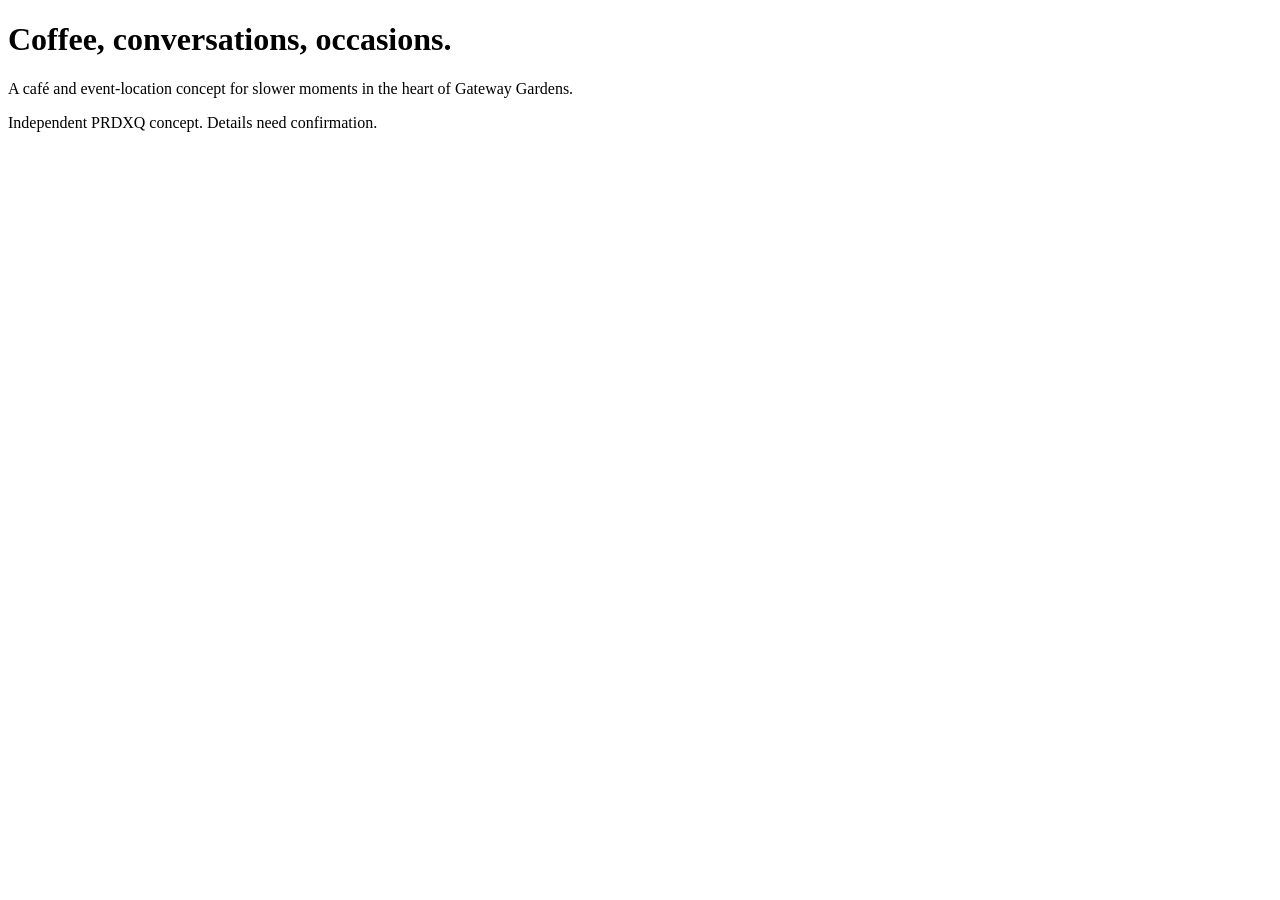
==== index.html @ 42b771c4 "Initialize Lindbergh's Café concept" ====
<!doctype html><html><head><meta charset="utf-8"><title>Lindbergh’s Café — concept</title></head><body><h1>Coffee, conversations, occasions.</h1><p>A café and event-location concept for slower moments in the heart of Gateway Gardens.</p><p>Independent PRDXQ concept. Details need confirmation.</p></body></html>
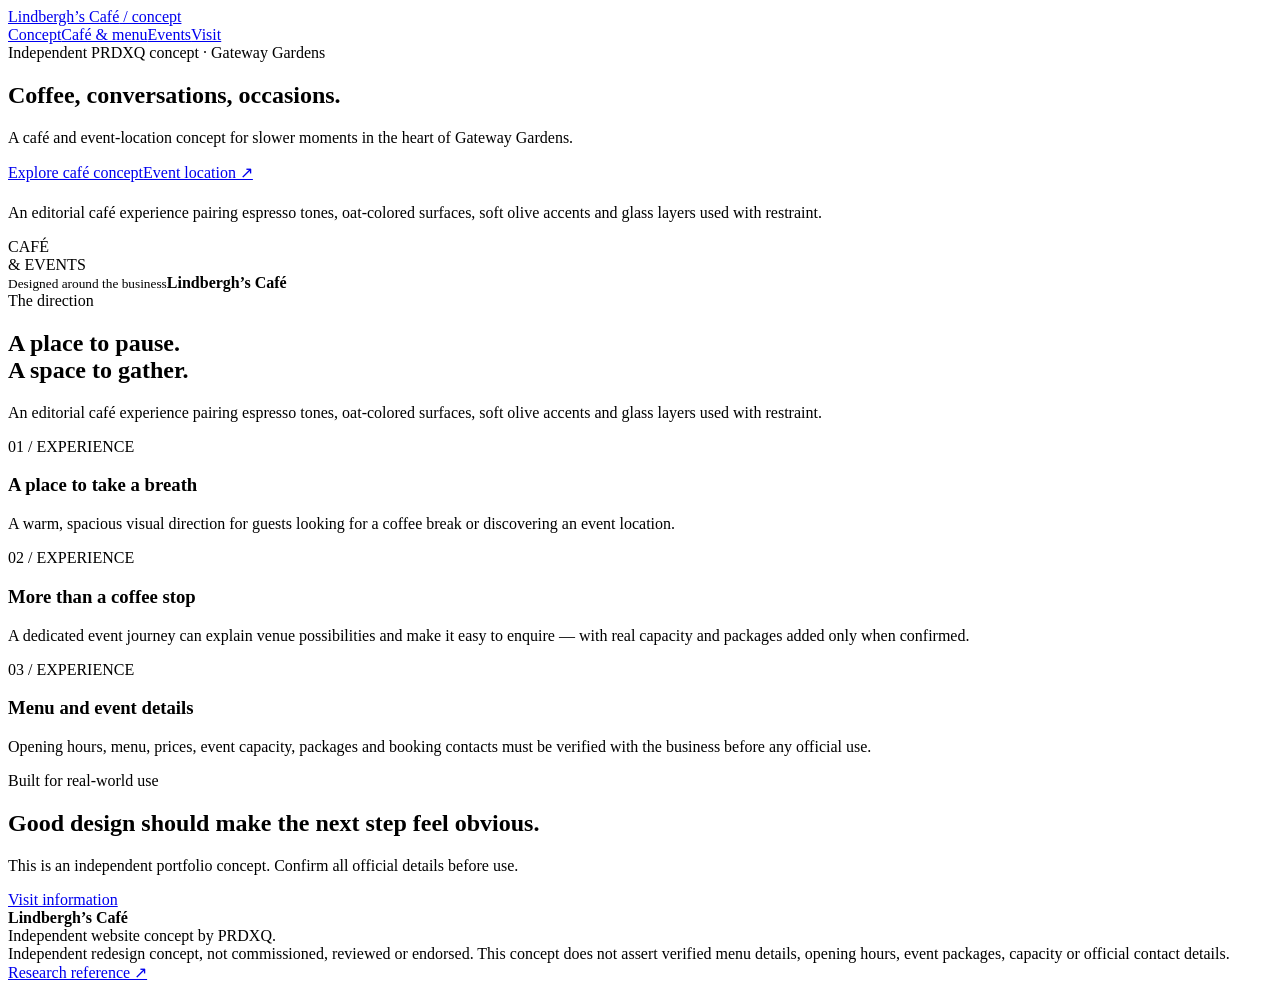
==== commit c3fd63cb: "Build Lindbergh's Café multi-page concept homepage" ====
--- a/index.html
+++ b/index.html
@@ -1 +1 @@
-<!doctype html><html><head><meta charset="utf-8"><title>Lindbergh’s Café — concept</title></head><body><h1>Coffee, conversations, occasions.</h1><p>A café and event-location concept for slower moments in the heart of Gateway Gardens.</p><p>Independent PRDXQ concept. Details need confirmation.</p></body></html>+<!doctype html><html lang="en"><head><meta charset="utf-8"><meta name="viewport" content="width=device-width, initial-scale=1"><meta name="description" content="A café and event-location concept for slower moments in the heart of Gateway Gardens."><meta name="theme-color" content="#b37b52"><title>Lindbergh’s Café · Concept · Lindbergh’s Café | PRDXQ Concept</title><link rel="stylesheet" href="assets/styles.css"></head><body><header class="bar"><a class="brand" href="index.html">Lindbergh’s Café<span style="color:var(--accent)"> / concept</span></a><nav class="nav" aria-label="Main navigation"><a href="index.html" aria-current="page">Concept</a><a href="cafe.html" >Café &amp; menu</a><a href="events.html" >Events</a><a href="visit.html" >Visit</a></nav></header><main><section class="hero wrap"><div><span class="eyebrow">Independent PRDXQ concept · Gateway Gardens</span><h1>Coffee, conversations, occasions.</h1><p class="lead">A café and event-location concept for slower moments in the heart of Gateway Gardens.</p><div class="actions"><a class="btn" href="cafe.html">Explore café concept</a><a class="btn alt" href="events.html">Event location ↗</a></div><p class="section-intro" style="margin-top:22px">An editorial café experience pairing espresso tones, oat-colored surfaces, soft olive accents and glass layers used with restraint.</p></div><div class="visual" aria-label="Abstract concept artwork"><div class="orbit"></div><div class="orbit two"></div><div class="visual-word">CAFÉ<br>& EVENTS</div><div class="orb"></div><div class="stamp"><small>Designed around the business</small><strong>Lindbergh’s Café</strong></div></div></section><section class="section wrap"><div class="section-head"><div><span class="eyebrow">The direction</span><h2>A place to pause.<br>A space to gather.</h2></div><p class="section-intro">An editorial café experience pairing espresso tones, oat-colored surfaces, soft olive accents and glass layers used with restraint.</p></div><div class="cards"><article class="card"><span class="num">01 / EXPERIENCE</span><h3>A place to take a breath</h3><p>A warm, spacious visual direction for guests looking for a coffee break or discovering an event location.</p></article><article class="card"><span class="num">02 / EXPERIENCE</span><h3>More than a coffee stop</h3><p>A dedicated event journey can explain venue possibilities and make it easy to enquire — with real capacity and packages added only when confirmed.</p></article><article class="card"><span class="num">03 / EXPERIENCE</span><h3>Menu and event details</h3><p>Opening hours, menu, prices, event capacity, packages and booking contacts must be verified with the business before any official use.</p></article></div></section><section class="wrap section"><div class="banner"><div><span class="eyebrow" style="color:var(--secondary)">Built for real-world use</span><h2>Good design should make the next step feel obvious.</h2><p>This is an independent portfolio concept. Confirm all official details before use.</p></div><div><a class="btn" href="visit.html">Visit information</a></div></div></section></main><footer class="wrap footer"><div><strong>Lindbergh’s Café</strong><br>Independent website concept by PRDXQ.</div><div>Independent redesign concept, not commissioned, reviewed or endorsed. This concept does not assert verified menu details, opening hours, event packages, capacity or official contact details.<br><a href="https://www.gateway-gardens.de/de/leben/" target="_blank" rel="noreferrer">Research reference ↗</a></div></footer></body></html>
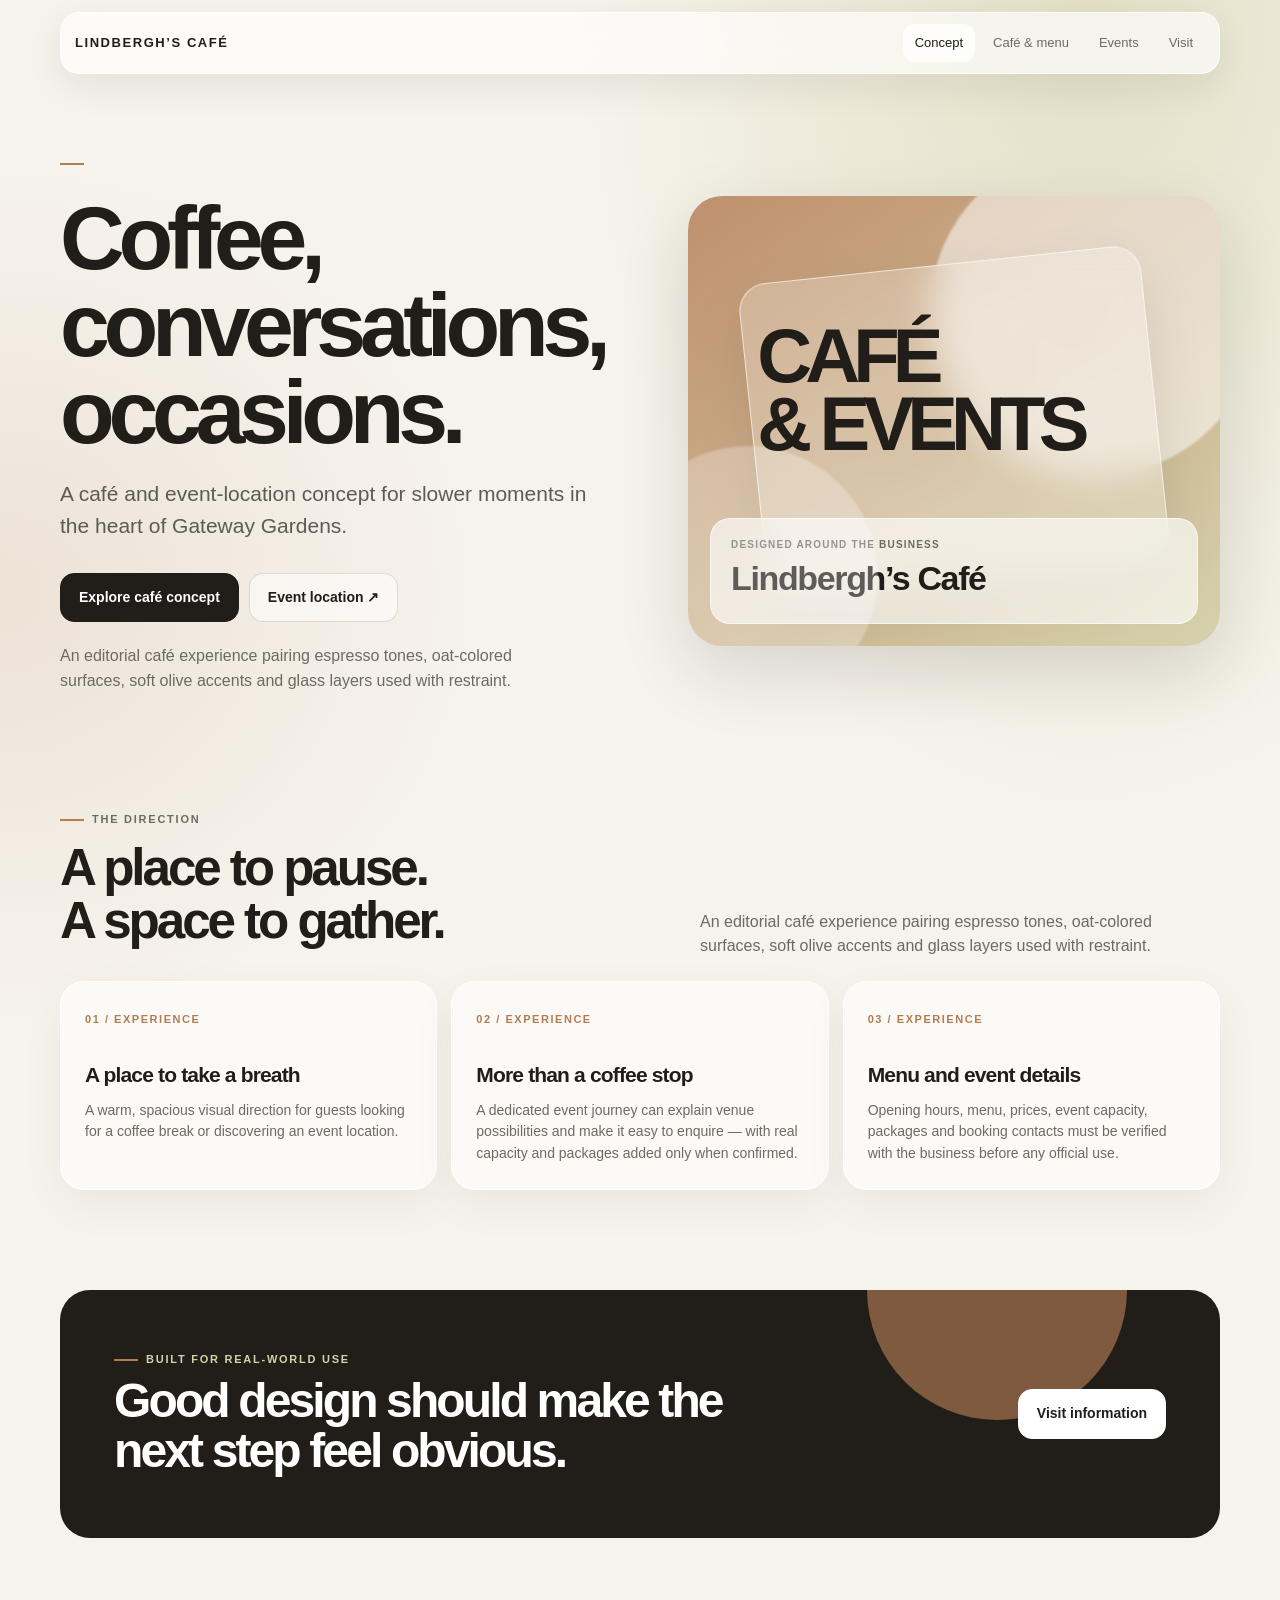
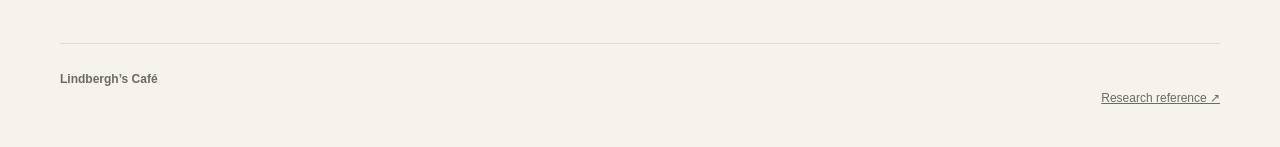
==== commit 7344efcc: "Remove visible concept labels for client presentation" ====
--- a/index.html
+++ b/index.html
@@ -1 +1 @@
-<!doctype html><html lang="en"><head><meta charset="utf-8"><meta name="viewport" content="width=device-width, initial-scale=1"><meta name="description" content="A café and event-location concept for slower moments in the heart of Gateway Gardens."><meta name="theme-color" content="#b37b52"><title>Lindbergh’s Café · Concept · Lindbergh’s Café | PRDXQ Concept</title><link rel="stylesheet" href="assets/styles.css"></head><body><header class="bar"><a class="brand" href="index.html">Lindbergh’s Café<span style="color:var(--accent)"> / concept</span></a><nav class="nav" aria-label="Main navigation"><a href="index.html" aria-current="page">Concept</a><a href="cafe.html" >Café &amp; menu</a><a href="events.html" >Events</a><a href="visit.html" >Visit</a></nav></header><main><section class="hero wrap"><div><span class="eyebrow">Independent PRDXQ concept · Gateway Gardens</span><h1>Coffee, conversations, occasions.</h1><p class="lead">A café and event-location concept for slower moments in the heart of Gateway Gardens.</p><div class="actions"><a class="btn" href="cafe.html">Explore café concept</a><a class="btn alt" href="events.html">Event location ↗</a></div><p class="section-intro" style="margin-top:22px">An editorial café experience pairing espresso tones, oat-colored surfaces, soft olive accents and glass layers used with restraint.</p></div><div class="visual" aria-label="Abstract concept artwork"><div class="orbit"></div><div class="orbit two"></div><div class="visual-word">CAFÉ<br>& EVENTS</div><div class="orb"></div><div class="stamp"><small>Designed around the business</small><strong>Lindbergh’s Café</strong></div></div></section><section class="section wrap"><div class="section-head"><div><span class="eyebrow">The direction</span><h2>A place to pause.<br>A space to gather.</h2></div><p class="section-intro">An editorial café experience pairing espresso tones, oat-colored surfaces, soft olive accents and glass layers used with restraint.</p></div><div class="cards"><article class="card"><span class="num">01 / EXPERIENCE</span><h3>A place to take a breath</h3><p>A warm, spacious visual direction for guests looking for a coffee break or discovering an event location.</p></article><article class="card"><span class="num">02 / EXPERIENCE</span><h3>More than a coffee stop</h3><p>A dedicated event journey can explain venue possibilities and make it easy to enquire — with real capacity and packages added only when confirmed.</p></article><article class="card"><span class="num">03 / EXPERIENCE</span><h3>Menu and event details</h3><p>Opening hours, menu, prices, event capacity, packages and booking contacts must be verified with the business before any official use.</p></article></div></section><section class="wrap section"><div class="banner"><div><span class="eyebrow" style="color:var(--secondary)">Built for real-world use</span><h2>Good design should make the next step feel obvious.</h2><p>This is an independent portfolio concept. Confirm all official details before use.</p></div><div><a class="btn" href="visit.html">Visit information</a></div></div></section></main><footer class="wrap footer"><div><strong>Lindbergh’s Café</strong><br>Independent website concept by PRDXQ.</div><div>Independent redesign concept, not commissioned, reviewed or endorsed. This concept does not assert verified menu details, opening hours, event packages, capacity or official contact details.<br><a href="https://www.gateway-gardens.de/de/leben/" target="_blank" rel="noreferrer">Research reference ↗</a></div></footer></body></html>+<!doctype html><html lang="en"><head><meta charset="utf-8"><meta name="viewport" content="width=device-width, initial-scale=1"><meta name="description" content="A café and event-location concept for slower moments in the heart of Gateway Gardens."><meta name="theme-color" content="#b37b52"><title>Lindbergh’s Café · Lindbergh’s Café | </title><link rel="stylesheet" href="assets/styles.css"></head><body><header class="bar"><a class="brand" href="index.html">Lindbergh’s Café</a><nav class="nav" aria-label="Main navigation"><a href="index.html" aria-current="page">Concept</a><a href="cafe.html" >Café &amp; menu</a><a href="events.html" >Events</a><a href="visit.html" >Visit</a></nav></header><main><section class="hero wrap"><div><span class="eyebrow"></span><h1>Coffee, conversations, occasions.</h1><p class="lead">A café and event-location concept for slower moments in the heart of Gateway Gardens.</p><div class="actions"><a class="btn" href="cafe.html">Explore café concept</a><a class="btn alt" href="events.html">Event location ↗</a></div><p class="section-intro" style="margin-top:22px">An editorial café experience pairing espresso tones, oat-colored surfaces, soft olive accents and glass layers used with restraint.</p></div><div class="visual" aria-label="Abstract concept artwork"><div class="orbit"></div><div class="orbit two"></div><div class="visual-word">CAFÉ<br>& EVENTS</div><div class="orb"></div><div class="stamp"><small>Designed around the business</small><strong>Lindbergh’s Café</strong></div></div></section><section class="section wrap"><div class="section-head"><div><span class="eyebrow">The direction</span><h2>A place to pause.<br>A space to gather.</h2></div><p class="section-intro">An editorial café experience pairing espresso tones, oat-colored surfaces, soft olive accents and glass layers used with restraint.</p></div><div class="cards"><article class="card"><span class="num">01 / EXPERIENCE</span><h3>A place to take a breath</h3><p>A warm, spacious visual direction for guests looking for a coffee break or discovering an event location.</p></article><article class="card"><span class="num">02 / EXPERIENCE</span><h3>More than a coffee stop</h3><p>A dedicated event journey can explain venue possibilities and make it easy to enquire — with real capacity and packages added only when confirmed.</p></article><article class="card"><span class="num">03 / EXPERIENCE</span><h3>Menu and event details</h3><p>Opening hours, menu, prices, event capacity, packages and booking contacts must be verified with the business before any official use.</p></article></div></section><section class="wrap section"><div class="banner"><div><span class="eyebrow" style="color:var(--secondary)">Built for real-world use</span><h2>Good design should make the next step feel obvious.</h2></div><div><a class="btn" href="visit.html">Visit information</a></div></div></section></main><footer class="wrap footer"><div><strong>Lindbergh’s Café</strong><br></div><div><br><a href="https://www.gateway-gardens.de/de/leben/" target="_blank" rel="noreferrer">Research reference ↗</a></div></footer></body></html>
--- a/assets/styles.css
+++ b/assets/styles.css
@@ -0,0 +1 @@
+:root{--accent:#b37b52;--secondary:#d5d2ab;--ink:#211d19;--paper:#f6f3ec;--muted:#6b6b62;--glass:rgba(255,255,255,.58);--line:rgba(255,255,255,.72)}*{box-sizing:border-box}html{scroll-behavior:smooth}body{margin:0;background:radial-gradient(ellipse at 85% 0%,color-mix(in srgb,var(--secondary) 58%,transparent),transparent 32rem),radial-gradient(ellipse at 0% 34%,color-mix(in srgb,var(--accent) 14%,transparent),transparent 30rem),var(--paper);color:var(--ink);font-family:Inter,-apple-system,BlinkMacSystemFont,"Segoe UI",sans-serif;line-height:1.55}a{color:inherit}.wrap{width:min(1160px,calc(100% - 40px));margin:auto}.bar{position:sticky;top:10px;z-index:5;width:min(1160px,calc(100% - 24px));margin:12px auto 0;padding:11px 14px;display:flex;align-items:center;justify-content:space-between;gap:16px;border:1px solid var(--line);border-radius:19px;background:rgba(255,255,255,.62);backdrop-filter:blur(20px);box-shadow:0 12px 36px rgba(28,24,20,.08)}.brand{text-decoration:none;font-size:13px;font-weight:850;letter-spacing:.12em;text-transform:uppercase;white-space:nowrap}.nav{display:flex;gap:6px;flex-wrap:wrap;justify-content:flex-end}.nav a{text-decoration:none;padding:9px 12px;border-radius:12px;font-size:13px;color:var(--muted)}.nav a:hover,.nav a[aria-current=page]{background:rgba(255,255,255,.78);color:var(--ink)}.hero{min-height:610px;display:grid;grid-template-columns:1.05fr .95fr;align-items:center;gap:40px;padding:74px 0 60px}.eyebrow{display:inline-flex;align-items:center;gap:8px;font-size:11px;letter-spacing:.16em;text-transform:uppercase;font-weight:800;color:var(--muted)}.eyebrow:before{content:"";width:24px;height:2px;background:var(--accent)}h1{font-size:clamp(46px,7vw,90px);line-height:.97;letter-spacing:-.07em;max-width:760px;margin:22px 0}.lead{max-width:550px;font-size:clamp(17px,2vw,21px);color:#5c5b54}.actions{display:flex;gap:10px;flex-wrap:wrap;margin-top:30px}.btn{display:inline-flex;align-items:center;justify-content:center;padding:13px 18px;border-radius:14px;text-decoration:none;font-weight:750;font-size:14px;background:var(--ink);color:#fff;border:1px solid var(--ink);transition:transform .2s,box-shadow .2s}.btn:hover{transform:translateY(-2px);box-shadow:0 10px 22px rgba(0,0,0,.12)}.btn.alt{color:var(--ink);background:rgba(255,255,255,.55);border-color:rgba(0,0,0,.12)}.visual{min-height:450px;position:relative;border-radius:34px;overflow:hidden;background:linear-gradient(145deg,color-mix(in srgb,var(--accent) 84%,white),var(--secondary));box-shadow:0 26px 70px rgba(34,27,20,.14)}.visual:before,.visual:after{content:"";position:absolute;border-radius:50%;filter:blur(1px)}.visual:before{width:330px;height:330px;right:-40px;top:-50px;background:rgba(255,255,255,.55)}.visual:after{width:260px;height:260px;left:-70px;bottom:-60px;background:rgba(255,255,255,.28)}.visual .orb{position:absolute;inset:15% 12%;border:1px solid rgba(255,255,255,.62);border-radius:28px;background:rgba(255,255,255,.24);backdrop-filter:blur(18px);transform:rotate(-6deg);box-shadow:0 24px 55px rgba(0,0,0,.1)}.visual .stamp{position:absolute;bottom:22px;left:22px;right:22px;border:1px solid rgba(255,255,255,.6);background:rgba(255,255,255,.64);backdrop-filter:blur(20px);border-radius:20px;padding:18px 20px}.stamp small{display:block;letter-spacing:.12em;text-transform:uppercase;color:var(--muted);font-size:10px;font-weight:800}.stamp strong{font-size:clamp(22px,3vw,34px);letter-spacing:-.04em}.orbit{position:absolute;inset:26% 22%;border:1px solid rgba(255,255,255,.75);border-radius:50%;transform:rotate(22deg)}.orbit.two{inset:33% 12%;transform:rotate(-34deg)}.visual-word{position:absolute;z-index:1;top:28%;left:13%;right:10%;font-size:clamp(40px,6vw,76px);line-height:.9;letter-spacing:-.09em;font-weight:900}.section{padding:50px 0}.section-head{display:flex;align-items:end;justify-content:space-between;gap:24px;margin-bottom:22px}.section h2{font-size:clamp(30px,4vw,52px);letter-spacing:-.06em;line-height:1.04;margin:12px 0}.section-intro{max-width:520px;color:var(--muted);margin:0}.cards{display:grid;grid-template-columns:repeat(3,1fr);gap:14px}.card{border:1px solid rgba(255,255,255,.86);border-radius:24px;padding:24px;background:var(--glass);backdrop-filter:blur(18px);box-shadow:0 15px 45px rgba(32,25,18,.05);min-height:205px}.num{font-size:11px;letter-spacing:.14em;font-weight:850;color:var(--accent)}.card h3{font-size:21px;letter-spacing:-.04em;margin:28px 0 8px}.card p{color:var(--muted);font-size:14px;margin:0}.banner{border-radius:30px;padding:clamp(25px,5vw,54px);background:var(--ink);color:#fff;display:flex;align-items:center;justify-content:space-between;gap:28px;overflow:hidden;position:relative}.banner:after{content:"";position:absolute;width:260px;height:260px;border-radius:50%;right:8%;top:-130px;background:var(--accent);opacity:.65}.banner>div{position:relative;z-index:1}.banner h2{font-size:clamp(28px,4vw,48px);margin:8px 0;max-width:650px}.banner p{color:rgba(255,255,255,.68);max-width:580px}.banner .btn{background:#fff;color:var(--ink);border-color:#fff}.notice{border-left:3px solid var(--accent);padding:12px 16px;background:rgba(255,255,255,.55);border-radius:0 14px 14px 0;font-size:12px;color:#58574f}.footer{margin-top:55px;padding:26px 0 40px;border-top:1px solid rgba(0,0,0,.1);display:flex;justify-content:space-between;gap:24px;flex-wrap:wrap;color:var(--muted);font-size:12px}.footer a{color:inherit}@media(max-width:760px){.wrap{width:min(100% - 28px,580px)}.bar{align-items:flex-start;flex-direction:column;gap:8px;border-radius:17px;top:6px}.nav{justify-content:flex-start;width:100%}.nav a{padding:8px 9px;font-size:12px}.hero{grid-template-columns:1fr;gap:24px;padding:54px 0 28px;min-height:unset}.visual{min-height:330px}.cards{grid-template-columns:1fr}.section{padding:35px 0}.section-head{display:block}.section-intro{margin-top:14px}.banner{align-items:flex-start;flex-direction:column}.footer{display:block}.footer>*{margin-bottom:8px}}@media(prefers-reduced-motion:reduce){html{scroll-behavior:auto}*,*:before,*:after{transition:none!important;animation:none!important}}
